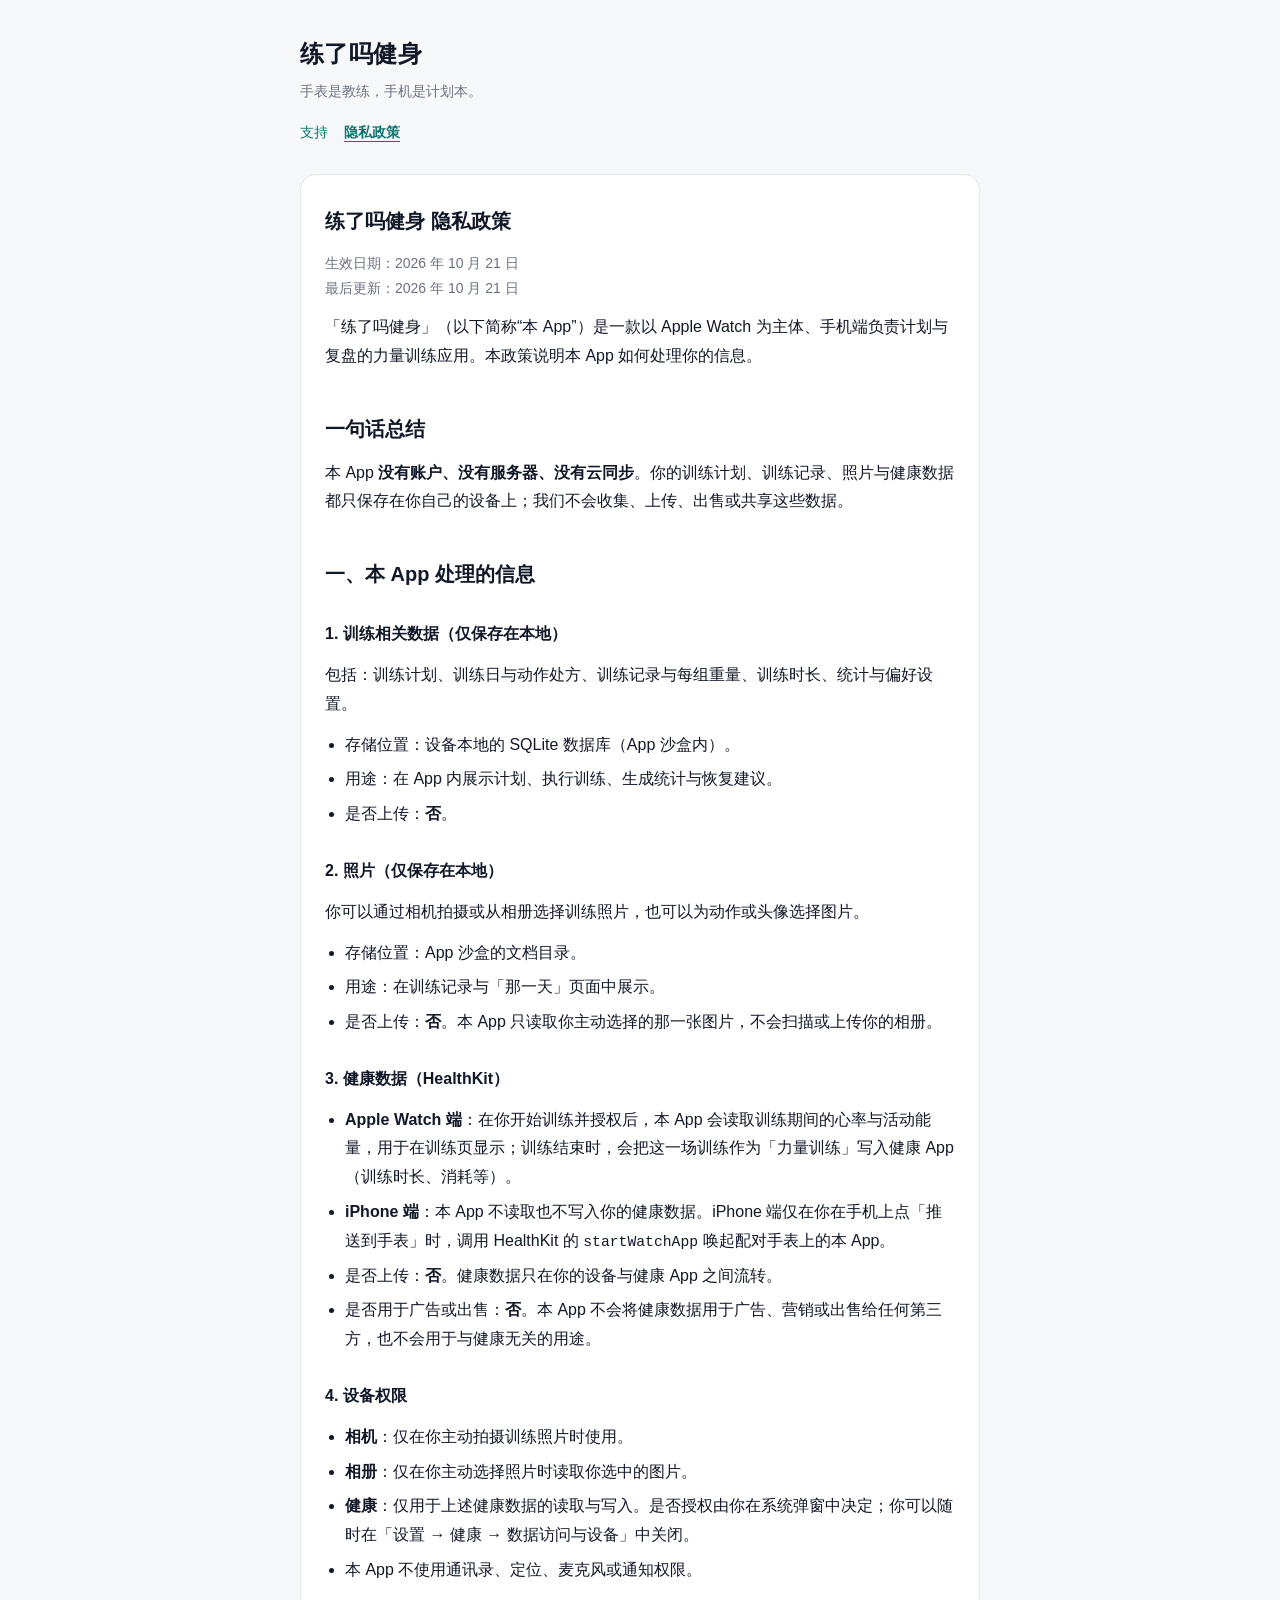
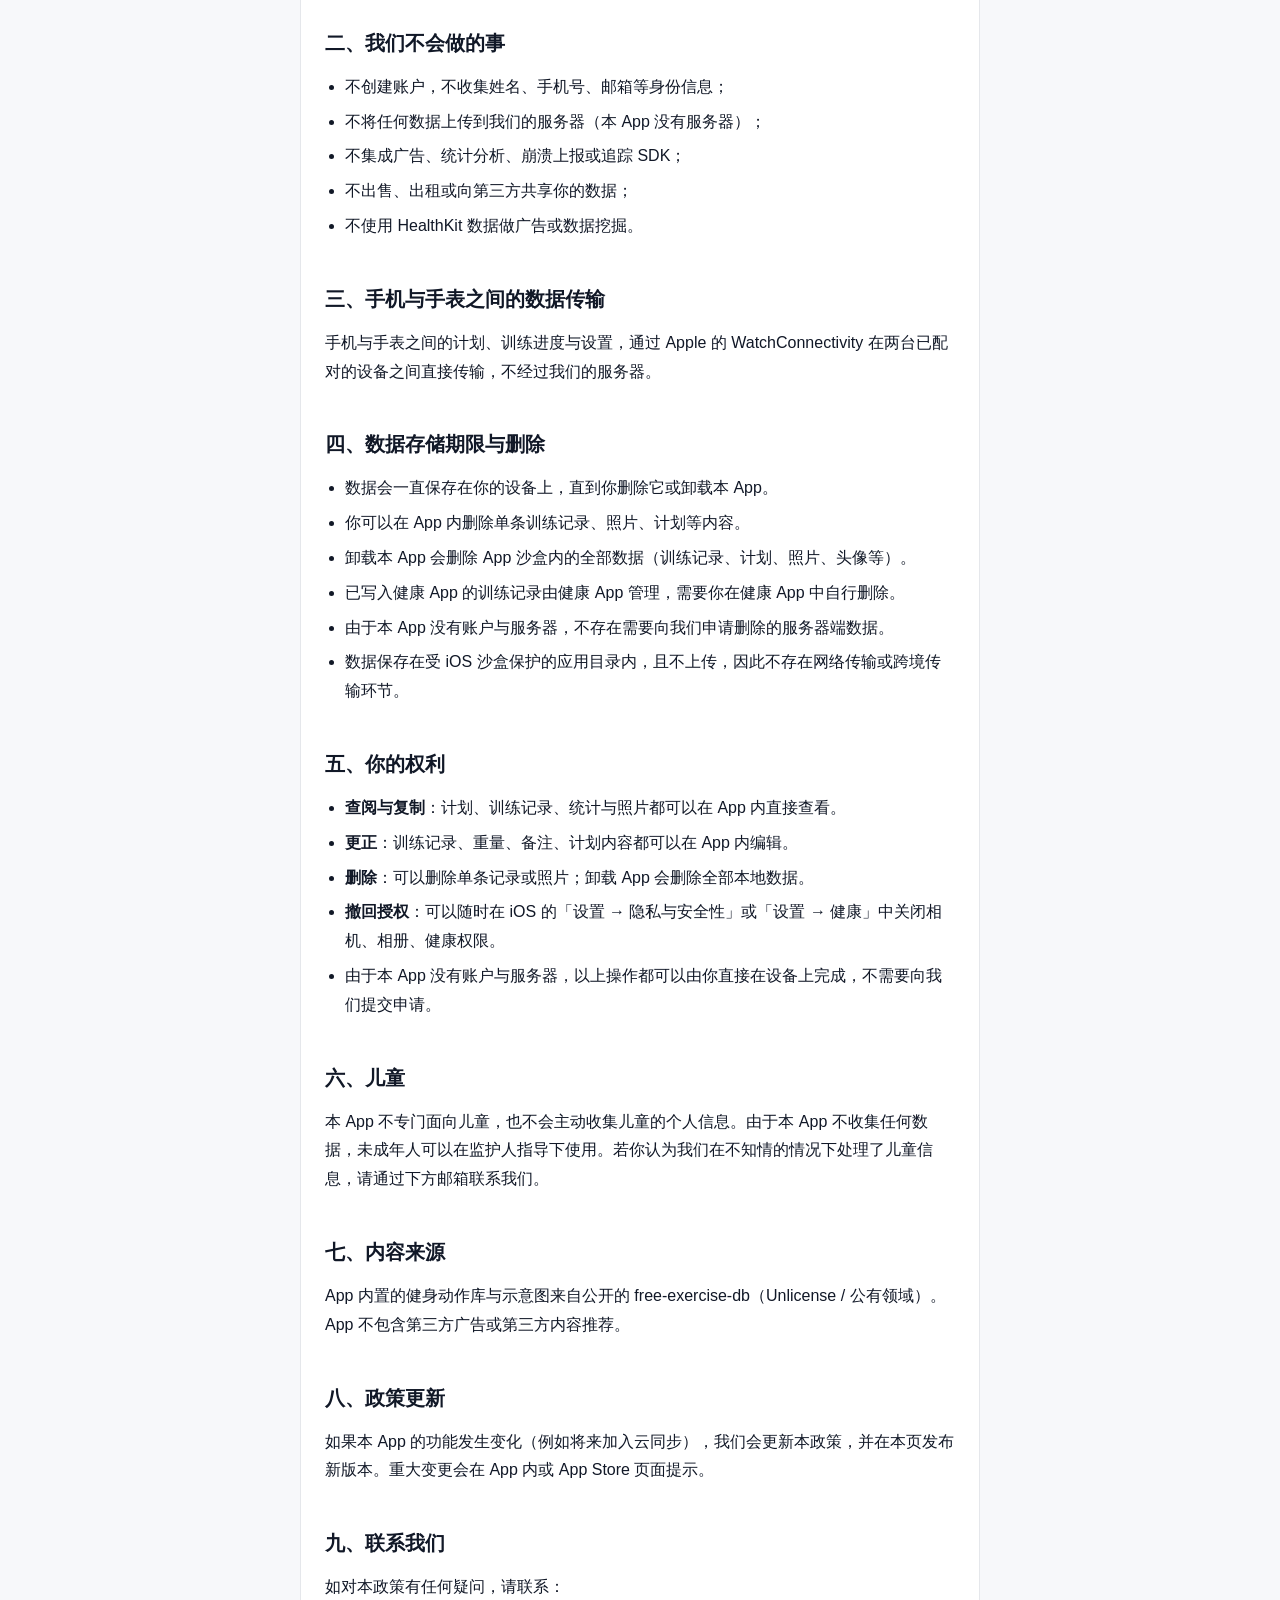
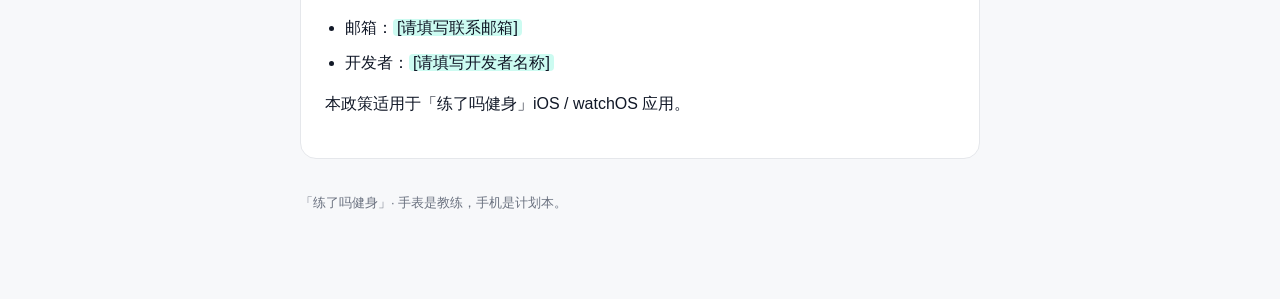
==== privacy.html @ f4ea28c6 "docs: 练了吗健身支持与隐私政策页" ====
<!doctype html>
<html lang="zh-Hans">
  <head>
    <meta charset="utf-8" />
    <meta name="viewport" content="width=device-width, initial-scale=1" />
    <meta
      name="description"
      content="练了吗健身 · 隐私政策：数据只保存在你的设备本地，不上传、不出售、不共享。"
    />
    <title>练了吗健身 · 隐私政策</title>
    <link rel="stylesheet" href="style.css" />
  </head>
  <body>
    <div class="wrap">
      <header>
        <div class="brand">
          <div>
            <h1>练了吗健身</h1>
            <p>手表是教练，手机是计划本。</p>
          </div>
        </div>
        <nav>
          <a href="index.html">支持</a>
          <a href="privacy.html" aria-current="page">隐私政策</a>
        </nav>
      </header>

      <main>
        <h2>练了吗健身 隐私政策</h2>
        <p class="meta">
          生效日期：2026 年 10 月 21 日<br />
          最后更新：2026 年 10 月 21 日
        </p>

        <p>
          「练了吗健身」（以下简称“本 App”）是一款以 Apple Watch 为主体、手机端负责计划与复盘的力量训练应用。本政策说明本 App 如何处理你的信息。
        </p>

        <h2>一句话总结</h2>
        <p>
          本 App <strong>没有账户、没有服务器、没有云同步</strong>。你的训练计划、训练记录、照片与健康数据都只保存在你自己的设备上；我们不会收集、上传、出售或共享这些数据。
        </p>

        <h2>一、本 App 处理的信息</h2>

        <h3>1. 训练相关数据（仅保存在本地）</h3>
        <p>
          包括：训练计划、训练日与动作处方、训练记录与每组重量、训练时长、统计与偏好设置。
        </p>
        <ul>
          <li>存储位置：设备本地的 SQLite 数据库（App 沙盒内）。</li>
          <li>用途：在 App 内展示计划、执行训练、生成统计与恢复建议。</li>
          <li>是否上传：<strong>否</strong>。</li>
        </ul>

        <h3>2. 照片（仅保存在本地）</h3>
        <p>
          你可以通过相机拍摄或从相册选择训练照片，也可以为动作或头像选择图片。
        </p>
        <ul>
          <li>存储位置：App 沙盒的文档目录。</li>
          <li>用途：在训练记录与「那一天」页面中展示。</li>
          <li>
            是否上传：<strong>否</strong>。本 App 只读取你主动选择的那一张图片，不会扫描或上传你的相册。
          </li>
        </ul>

        <h3>3. 健康数据（HealthKit）</h3>
        <ul>
          <li>
            <strong>Apple Watch 端</strong>：在你开始训练并授权后，本 App 会读取训练期间的心率与活动能量，用于在训练页显示；训练结束时，会把这一场训练作为「力量训练」写入健康 App（训练时长、消耗等）。
          </li>
          <li>
            <strong>iPhone 端</strong>：本 App 不读取也不写入你的健康数据。iPhone 端仅在你在手机上点「推送到手表」时，调用 HealthKit 的
            <code>startWatchApp</code> 唤起配对手表上的本 App。
          </li>
          <li>
            是否上传：<strong>否</strong>。健康数据只在你的设备与健康 App 之间流转。
          </li>
          <li>
            是否用于广告或出售：<strong>否</strong>。本 App 不会将健康数据用于广告、营销或出售给任何第三方，也不会用于与健康无关的用途。
          </li>
        </ul>

        <h3>4. 设备权限</h3>
        <ul>
          <li><strong>相机</strong>：仅在你主动拍摄训练照片时使用。</li>
          <li><strong>相册</strong>：仅在你主动选择照片时读取你选中的图片。</li>
          <li>
            <strong>健康</strong>：仅用于上述健康数据的读取与写入。是否授权由你在系统弹窗中决定；你可以随时在「设置 → 健康 → 数据访问与设备」中关闭。
          </li>
          <li>本 App 不使用通讯录、定位、麦克风或通知权限。</li>
        </ul>

        <h2>二、我们不会做的事</h2>
        <ul>
          <li>不创建账户，不收集姓名、手机号、邮箱等身份信息；</li>
          <li>不将任何数据上传到我们的服务器（本 App 没有服务器）；</li>
          <li>不集成广告、统计分析、崩溃上报或追踪 SDK；</li>
          <li>不出售、出租或向第三方共享你的数据；</li>
          <li>不使用 HealthKit 数据做广告或数据挖掘。</li>
        </ul>

        <h2>三、手机与手表之间的数据传输</h2>
        <p>
          手机与手表之间的计划、训练进度与设置，通过 Apple 的 WatchConnectivity 在两台已配对的设备之间直接传输，不经过我们的服务器。
        </p>

        <h2>四、数据存储期限与删除</h2>
        <ul>
          <li>数据会一直保存在你的设备上，直到你删除它或卸载本 App。</li>
          <li>你可以在 App 内删除单条训练记录、照片、计划等内容。</li>
          <li>
            卸载本 App 会删除 App 沙盒内的全部数据（训练记录、计划、照片、头像等）。
          </li>
          <li>已写入健康 App 的训练记录由健康 App 管理，需要你在健康 App 中自行删除。</li>
          <li>
            由于本 App 没有账户与服务器，不存在需要向我们申请删除的服务器端数据。
          </li>
          <li>
            数据保存在受 iOS 沙盒保护的应用目录内，且不上传，因此不存在网络传输或跨境传输环节。
          </li>
        </ul>

        <h2>五、你的权利</h2>
        <ul>
          <li><strong>查阅与复制</strong>：计划、训练记录、统计与照片都可以在 App 内直接查看。</li>
          <li><strong>更正</strong>：训练记录、重量、备注、计划内容都可以在 App 内编辑。</li>
          <li><strong>删除</strong>：可以删除单条记录或照片；卸载 App 会删除全部本地数据。</li>
          <li>
            <strong>撤回授权</strong>：可以随时在 iOS 的「设置 → 隐私与安全性」或「设置 → 健康」中关闭相机、相册、健康权限。
          </li>
          <li>
            由于本 App 没有账户与服务器，以上操作都可以由你直接在设备上完成，不需要向我们提交申请。
          </li>
        </ul>

        <h2>六、儿童</h2>
        <p>
          本 App 不专门面向儿童，也不会主动收集儿童的个人信息。由于本 App 不收集任何数据，未成年人可以在监护人指导下使用。若你认为我们在不知情的情况下处理了儿童信息，请通过下方邮箱联系我们。
        </p>

        <h2>七、内容来源</h2>
        <p>
          App 内置的健身动作库与示意图来自公开的 free-exercise-db（Unlicense / 公有领域）。App 不包含第三方广告或第三方内容推荐。
        </p>

        <h2>八、政策更新</h2>
        <p>
          如果本 App 的功能发生变化（例如将来加入云同步），我们会更新本政策，并在本页发布新版本。重大变更会在 App 内或 App Store 页面提示。
        </p>

        <h2>九、联系我们</h2>
        <p>如对本政策有任何疑问，请联系：</p>
        <ul>
          <li>
            <!-- 发布前替换成真实邮箱 -->
            邮箱：<span class="placeholder">[请填写联系邮箱]</span>
          </li>
          <li>
            <!-- 发布前替换成真实名称 -->
            开发者：<span class="placeholder">[请填写开发者名称]</span>
          </li>
        </ul>

        <p>本政策适用于「练了吗健身」iOS / watchOS 应用。</p>
      </main>

      <footer>
        <p>「练了吗健身」· 手表是教练，手机是计划本。</p>
      </footer>
    </div>
  </body>
</html>
---- style.css ----
/* 练了吗健身 · 支持与隐私政策页
 *
 * 纯静态、零依赖：GitHub Pages / Cloudflare Pages / 任意静态托管都能直接用。
 * 颜色沿用 App 的「石墨黑 × 荧光绿」，浅色/深色跟随系统。 */

:root {
  color-scheme: light dark;
  --bg: #f7f8fa;
  --fg: #111827;
  --muted: #6b7280;
  --card: #ffffff;
  --line: #e5e7eb;
  --accent: #0f766e;
  --accent-soft: #ccfbf1;
}

@media (prefers-color-scheme: dark) {
  :root {
    --bg: #111827;
    --fg: #e5e7eb;
    --muted: #9ca3af;
    --card: #1f2937;
    --line: #374151;
    --accent: #2dd4bf;
    --accent-soft: #134e4a;
  }
}

* {
  box-sizing: border-box;
}

html {
  -webkit-text-size-adjust: 100%;
}

body {
  margin: 0;
  background: var(--bg);
  color: var(--fg);
  font-family: -apple-system, BlinkMacSystemFont, "SF Pro Text", "PingFang SC",
    "Hiragino Sans GB", "Microsoft YaHei", sans-serif;
  font-size: 16px;
  line-height: 1.8;
}

.wrap {
  max-width: 720px;
  margin: 0 auto;
  padding: 32px 20px 72px;
}

header {
  margin-bottom: 28px;
}

.brand h1 {
  margin: 0;
  font-size: 24px;
  letter-spacing: 0.02em;
}

.brand p {
  margin: 4px 0 0;
  color: var(--muted);
  font-size: 14px;
}

nav {
  display: flex;
  gap: 16px;
  margin-top: 16px;
  font-size: 14px;
}

nav a {
  color: var(--accent);
  text-decoration: none;
}

nav a[aria-current="page"] {
  font-weight: 600;
  text-decoration: underline;
  text-underline-offset: 4px;
}

main {
  padding: 28px 24px;
  background: var(--card);
  border: 1px solid var(--line);
  border-radius: 16px;
}

h2 {
  margin: 40px 0 12px;
  font-size: 20px;
}

h2:first-child {
  margin-top: 0;
}

h3 {
  margin: 28px 0 8px;
  font-size: 16px;
}

p {
  margin: 12px 0;
}

ul {
  margin: 12px 0;
  padding-left: 1.25em;
}

li {
  margin: 6px 0;
}

code {
  font-family: ui-monospace, SFMono-Regular, Menlo, monospace;
  font-size: 0.92em;
}

.meta {
  color: var(--muted);
  font-size: 14px;
}

.placeholder {
  padding: 0 4px;
  background: var(--accent-soft);
  border-radius: 4px;
}

a {
  color: var(--accent);
}

footer {
  margin-top: 32px;
  color: var(--muted);
  font-size: 13px;
}

@media (max-width: 480px) {
  .wrap {
    padding: 24px 16px 56px;
  }

  main {
    padding: 20px 16px;
    border-radius: 12px;
  }
}
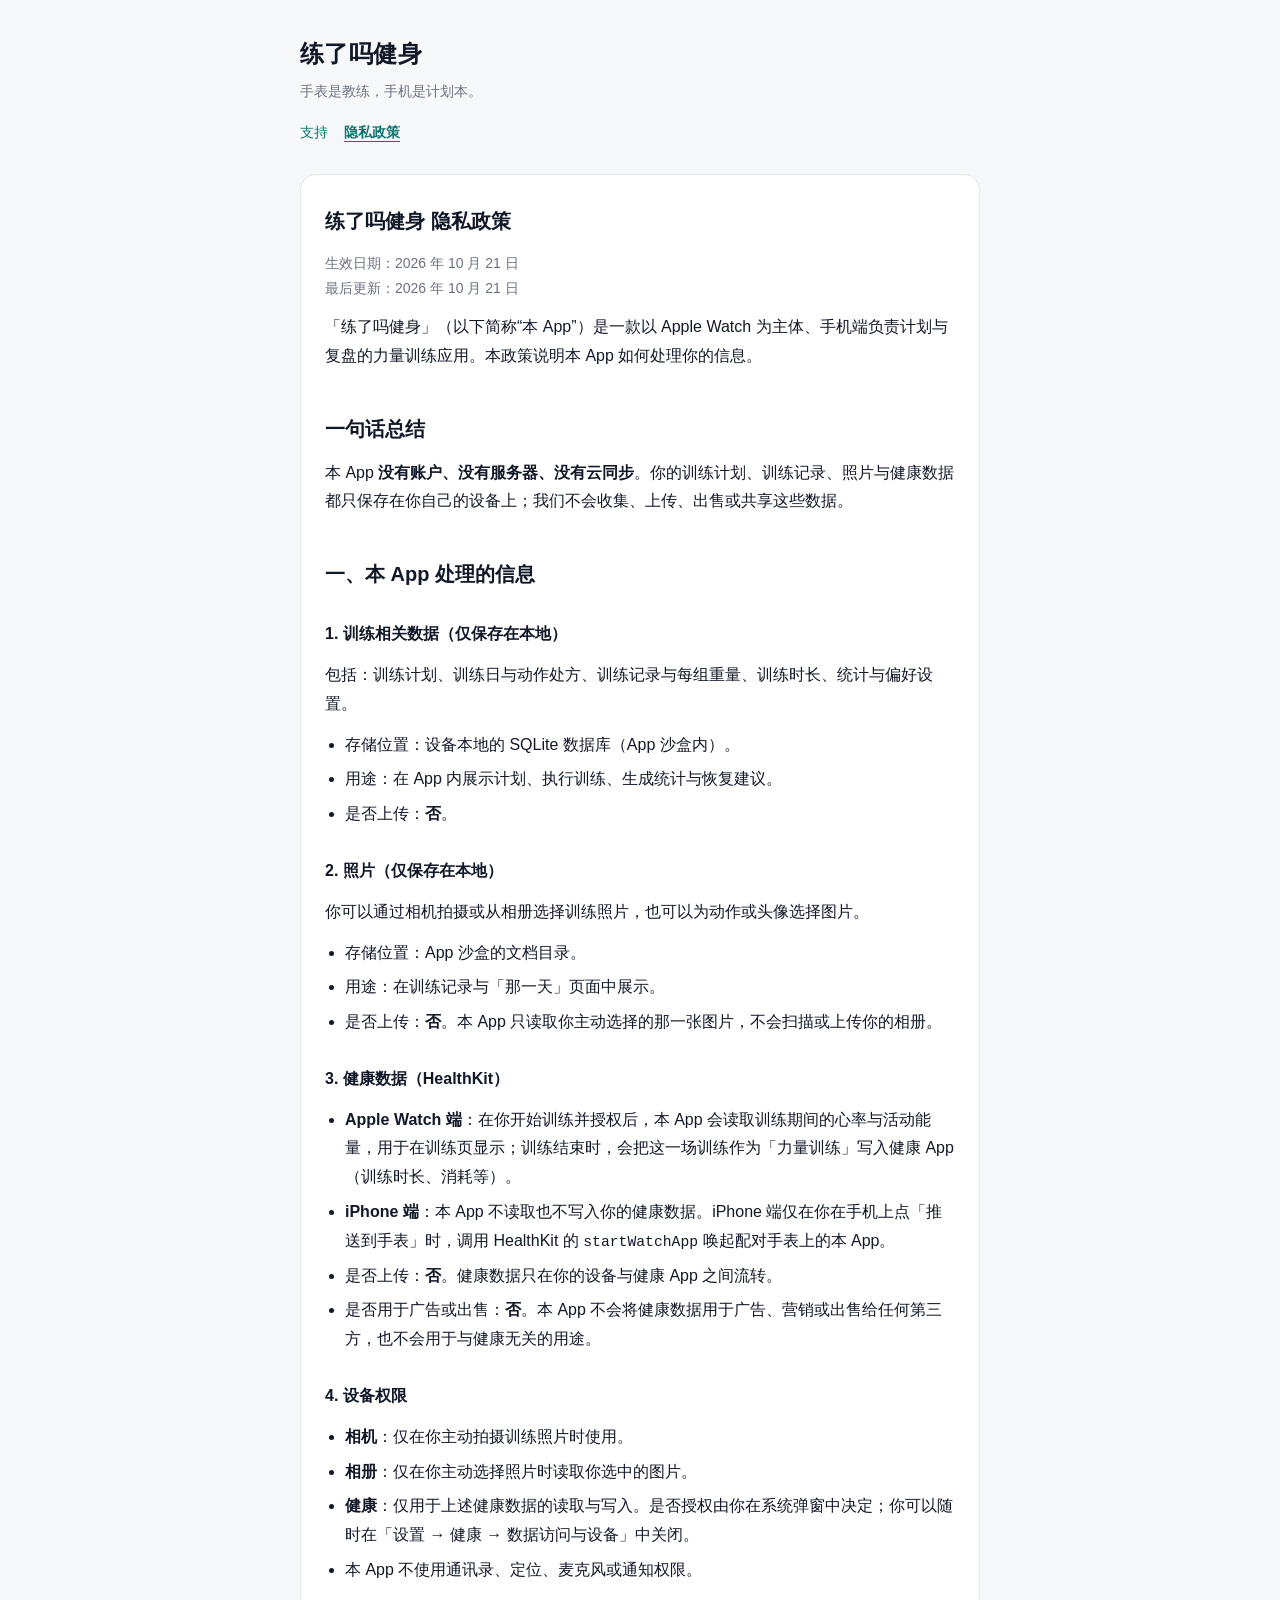
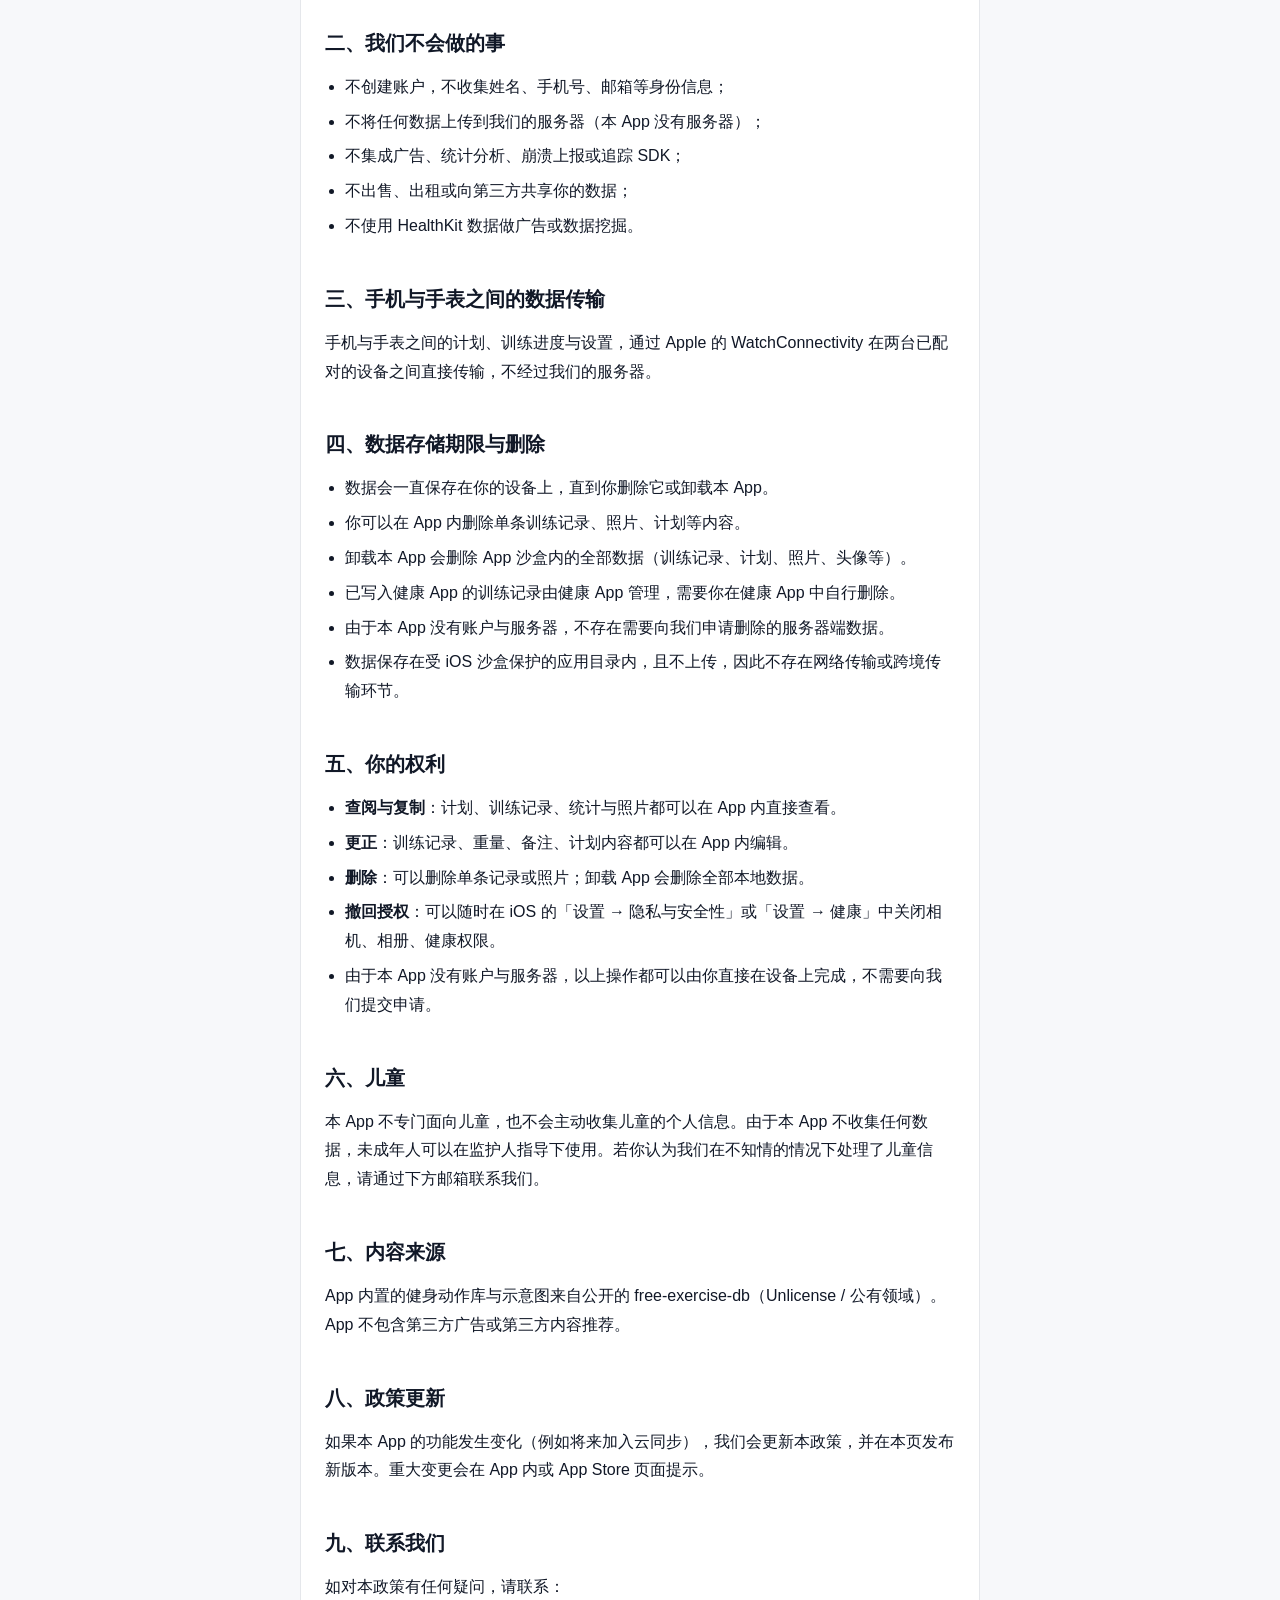
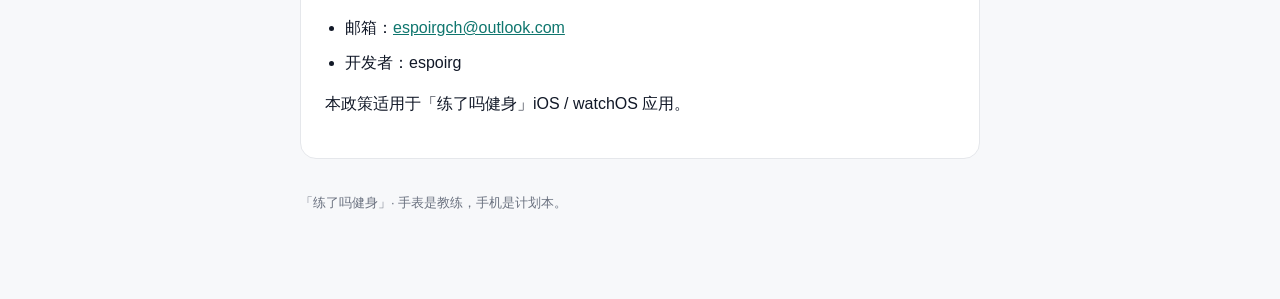
==== commit d883cbaf: "docs: 填写联系邮箱与开发者名称" ====
--- a/privacy.html
+++ b/privacy.html
@@ -154,13 +154,9 @@
         <p>如对本政策有任何疑问，请联系：</p>
         <ul>
           <li>
-            <!-- 发布前替换成真实邮箱 -->
-            邮箱：<span class="placeholder">[请填写联系邮箱]</span>
+            邮箱：<a href="mailto:espoirgch@outlook.com">espoirgch@outlook.com</a>
           </li>
-          <li>
-            <!-- 发布前替换成真实名称 -->
-            开发者：<span class="placeholder">[请填写开发者名称]</span>
-          </li>
+          <li>开发者：espoirg</li>
         </ul>
 
         <p>本政策适用于「练了吗健身」iOS / watchOS 应用。</p>
